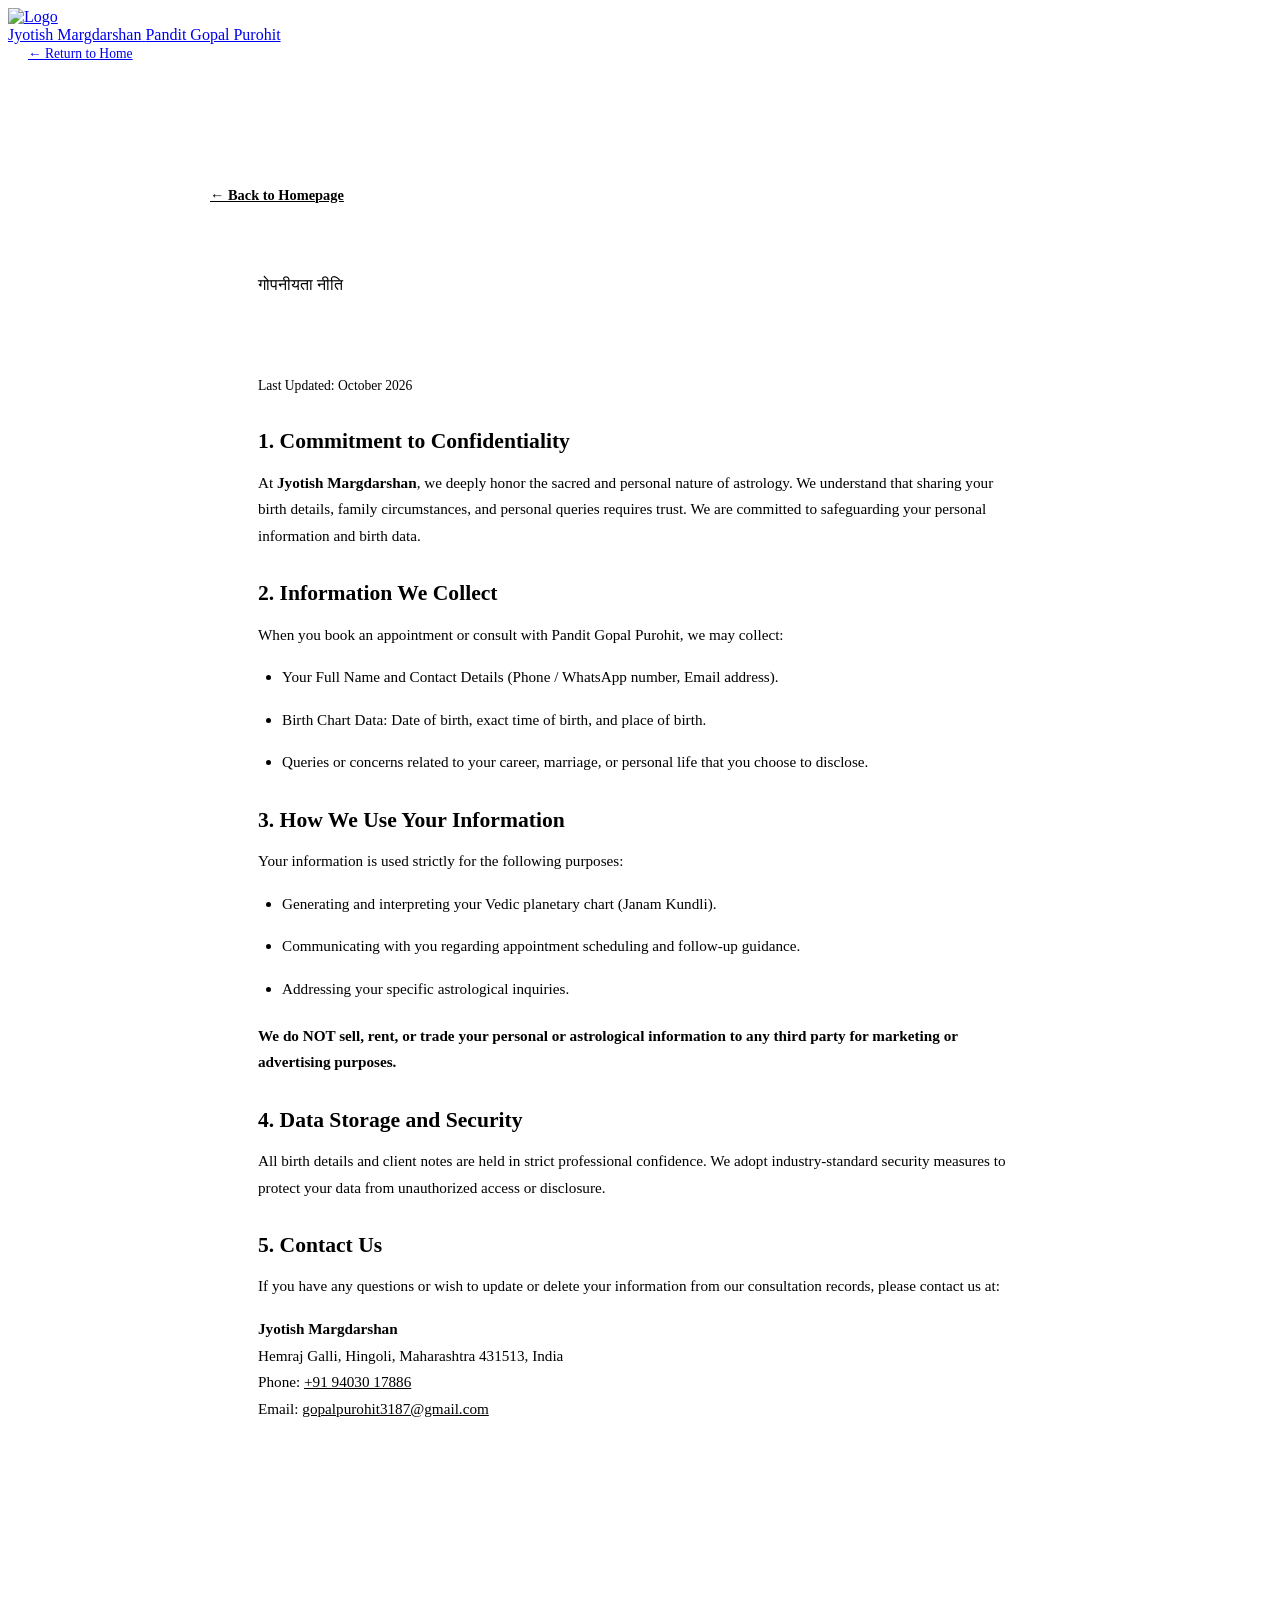
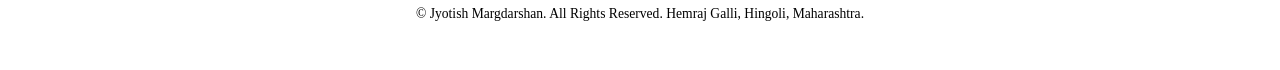
==== privacy-policy.html @ e7911309 "Add files via upload" ====
<!DOCTYPE html>
<html lang="en">
<head>
  <meta charset="UTF-8">
  <meta name="viewport" content="width=device-width, initial-scale=1.0">
  <title>Privacy Policy - Jyotish Margdarshan | Pandit Gopal Purohit</title>
  <meta name="description" content="Privacy Policy for Jyotish Margdarshan. We treat all astrological consultation and birth chart data with utmost confidentiality.">
  
  <link rel="preconnect" href="https://fonts.googleapis.com">
  <link rel="preconnect" href="https://fonts.gstatic.com" crossorigin>
  <link href="https://fonts.googleapis.com/css2?family=Cinzel:wght@600;700&family=Plus+Jakarta+Sans:wght@400;500;600;700&display=swap" rel="stylesheet">
  
  <link rel="icon" type="image/jpeg" href="assets/images/avatar_original.jpg">
  <link rel="stylesheet" href="assets/css/style.css">
  
  <style>
    .legal-content {
      padding: calc(76px + 3rem) 0 5rem 0;
      max-width: 860px;
      margin: 0 auto;
    }
    .legal-card {
      background: var(--grad-card);
      border: 1px solid var(--border-gold);
      border-radius: var(--radius-lg);
      padding: 3rem;
      box-shadow: var(--shadow-md);
    }
    .legal-card h1 {
      font-family: var(--font-heading);
      font-size: 2.25rem;
      margin-bottom: 0.5rem;
      color: #fff;
    }
    .legal-card h2 {
      font-family: var(--font-heading);
      font-size: 1.35rem;
      color: var(--gold-primary);
      margin: 2rem 0 0.75rem 0;
    }
    .legal-card p, .legal-card li {
      color: var(--text-muted);
      font-size: 0.95rem;
      line-height: 1.75;
      margin-bottom: 1rem;
    }
    .legal-card ul {
      padding-left: 1.5rem;
      margin-bottom: 1.25rem;
    }
    .back-nav {
      margin-bottom: 1.5rem;
      display: inline-flex;
      align-items: center;
      gap: 0.5rem;
      color: var(--gold-light);
      font-size: 0.9rem;
      font-weight: 600;
    }
    .back-nav:hover {
      color: #fff;
      transform: translateX(-4px);
    }
  </style>
</head>
<body>
  <header class="site-header">
    <div class="container">
      <div class="nav-inner">
        <a href="index.html" class="brand-logo">
          <div class="brand-icon">
            <img src="assets/images/avatar_original.jpg" alt="Logo">
          </div>
          <div class="brand-text">
            <span class="brand-title" data-profile="business.name">Jyotish Margdarshan</span>
            <span class="brand-subtitle" data-profile="astrologer.name">Pandit Gopal Purohit</span>
          </div>
        </a>
        <a href="index.html" class="btn-primary" style="padding: 0.55rem 1.25rem; font-size: 0.85rem;">
          ← Return to Home
        </a>
      </div>
    </div>
  </header>

  <main class="container legal-content">
    <a href="index.html" class="back-nav">← Back to Homepage</a>
    <div class="legal-card">
      <span class="sanskrit-sub">गोपनीयता नीति</span>
      <h1>Privacy Policy</h1>
      <p style="color: var(--text-dim); font-size: 0.85rem;">Last Updated: October 2026</p>

      <h2>1. Commitment to Confidentiality</h2>
      <p>
        At <strong data-profile="business.name">Jyotish Margdarshan</strong>, we deeply honor the sacred and personal nature of astrology. We understand that sharing your birth details, family circumstances, and personal queries requires trust. We are committed to safeguarding your personal information and birth data.
      </p>

      <h2>2. Information We Collect</h2>
      <p>When you book an appointment or consult with <span data-profile="astrologer.name">Pandit Gopal Purohit</span>, we may collect:</p>
      <ul>
        <li>Your Full Name and Contact Details (Phone / WhatsApp number, Email address).</li>
        <li>Birth Chart Data: Date of birth, exact time of birth, and place of birth.</li>
        <li>Queries or concerns related to your career, marriage, or personal life that you choose to disclose.</li>
      </ul>

      <h2>3. How We Use Your Information</h2>
      <p>Your information is used strictly for the following purposes:</p>
      <ul>
        <li>Generating and interpreting your Vedic planetary chart (Janam Kundli).</li>
        <li>Communicating with you regarding appointment scheduling and follow-up guidance.</li>
        <li>Addressing your specific astrological inquiries.</li>
      </ul>
      <p>
        <strong>We do NOT sell, rent, or trade your personal or astrological information to any third party for marketing or advertising purposes.</strong>
      </p>

      <h2>4. Data Storage and Security</h2>
      <p>
        All birth details and client notes are held in strict professional confidence. We adopt industry-standard security measures to protect your data from unauthorized access or disclosure.
      </p>

      <h2>5. Contact Us</h2>
      <p>
        If you have any questions or wish to update or delete your information from our consultation records, please contact us at:
      </p>
      <p>
        <strong data-profile="business.name">Jyotish Margdarshan</strong><br>
        <span data-profile="location.formatted">Hemraj Galli, Hingoli, Maharashtra 431513, India</span><br>
        Phone: <a href="tel:+919403017886" style="color: var(--gold-primary);" data-profile="contact.phone">+91 94030 17886</a><br>
        Email: <a href="mailto:gopalpurohit3187@gmail.com" style="color: var(--gold-primary);" data-profile="contact.email">gopalpurohit3187@gmail.com</a>
      </p>
    </div>
  </main>

  <footer class="site-footer" style="padding: 2.5rem 0;">
    <div class="container" style="text-align: center; font-size: 0.85rem; color: var(--text-dim);">
      © <span data-profile="business.name">Jyotish Margdarshan</span>. All Rights Reserved. <span data-profile="location.formatted">Hemraj Galli, Hingoli, Maharashtra</span>.
    </div>
  </footer>

  <!-- Profile Data & Loader Scripts -->
  <script src="assets/js/profile-data.js"></script>
  <script src="assets/js/profile-loader.js"></script>
</body>
</html>
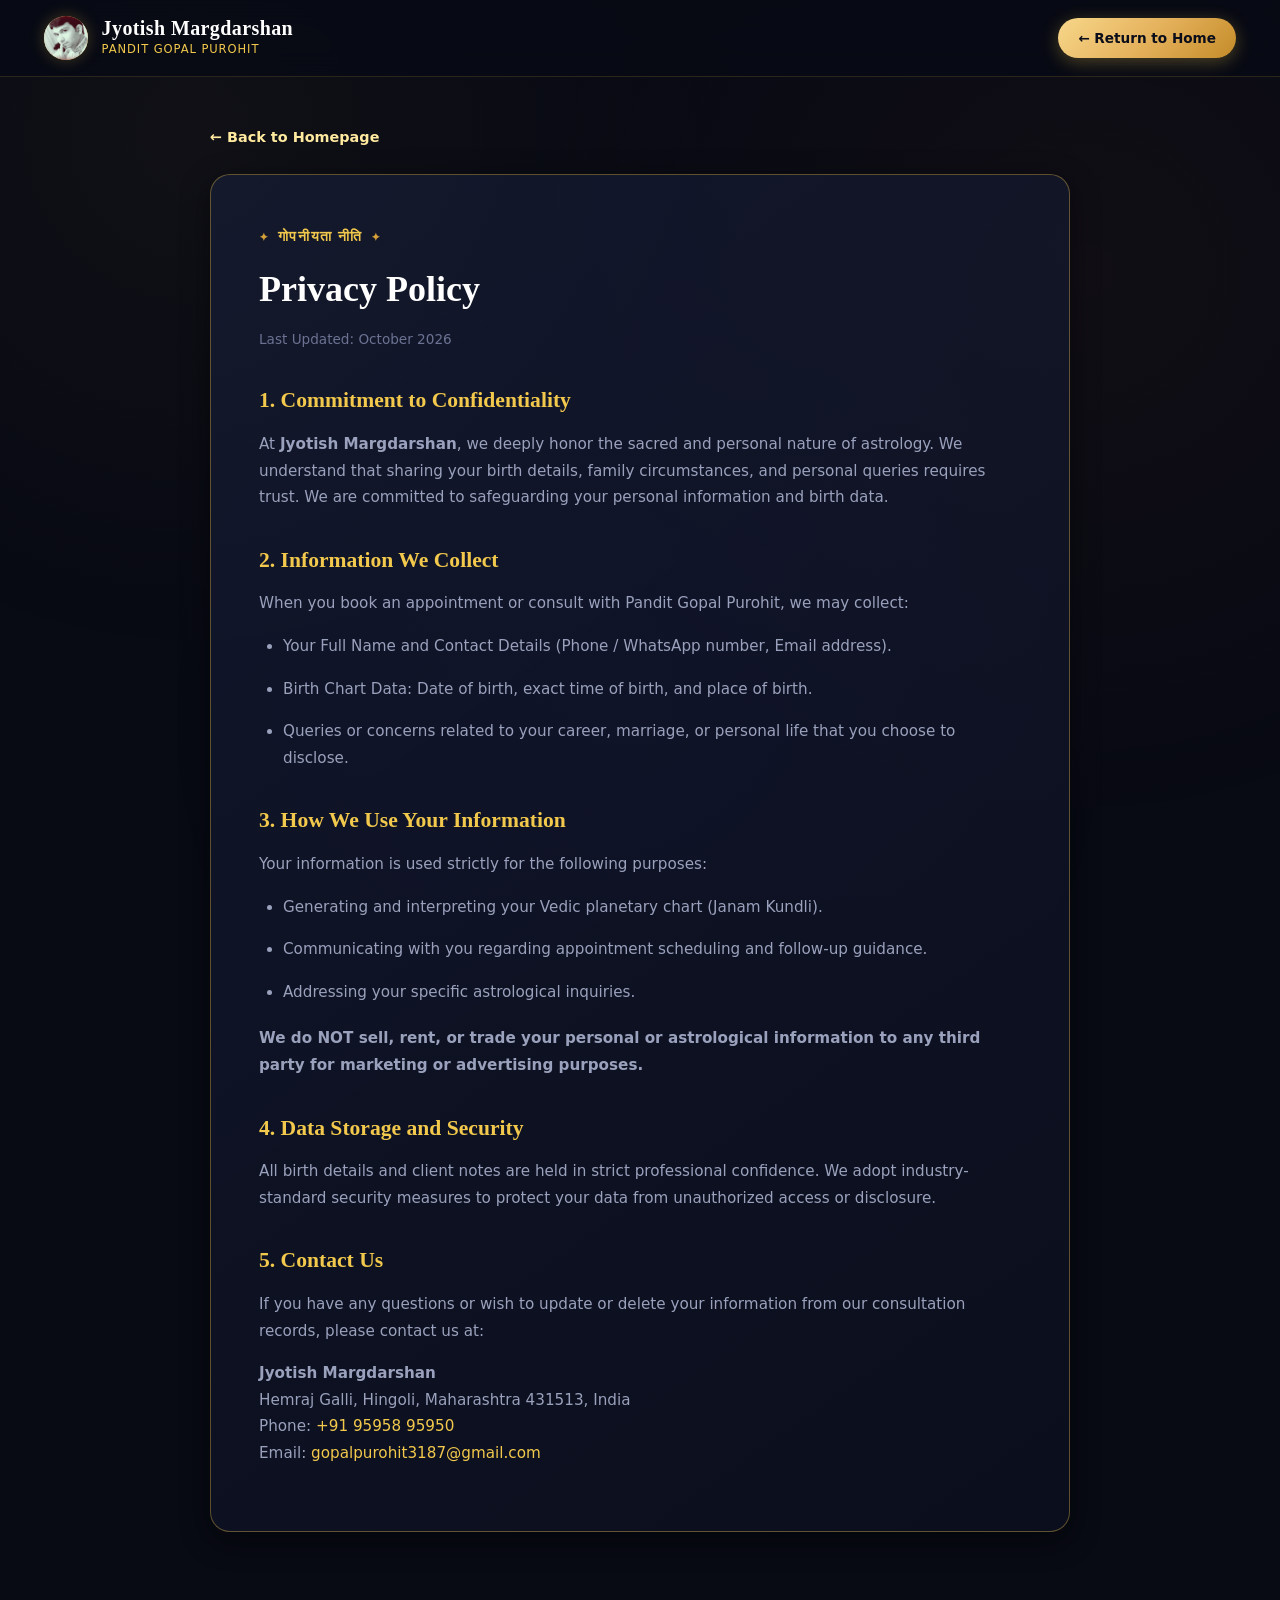
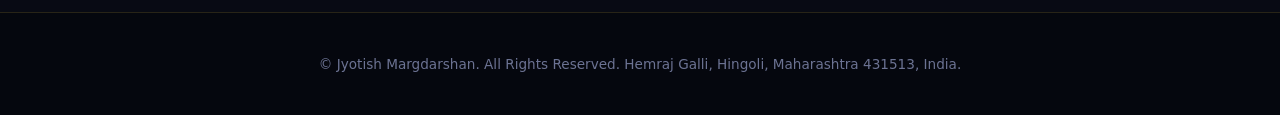
==== commit 92b27bb5: "Initial changes done" ====
--- a/privacy-policy.html
+++ b/privacy-policy.html
@@ -126,7 +126,7 @@
       <p>
         <strong data-profile="business.name">Jyotish Margdarshan</strong><br>
         <span data-profile="location.formatted">Hemraj Galli, Hingoli, Maharashtra 431513, India</span><br>
-        Phone: <a href="tel:+919403017886" style="color: var(--gold-primary);" data-profile="contact.phone">+91 94030 17886</a><br>
+        Phone: <a href="tel:+919595895950" style="color: var(--gold-primary);" data-profile="contact.phone">+91 95958 95950</a><br>
         Email: <a href="mailto:gopalpurohit3187@gmail.com" style="color: var(--gold-primary);" data-profile="contact.email">gopalpurohit3187@gmail.com</a>
       </p>
     </div>
--- a/assets/css/style.css
+++ b/assets/css/style.css
@@ -0,0 +1,1793 @@
+/* ==========================================================================
+   JYOTISH MARGDARSHAN - DESIGN SYSTEM & STYLESHEET
+   Pandit Gopal Purohit • Hingoli, Maharashtra
+   ========================================================================== */
+
+:root {
+  /* Color Palette */
+  --bg-primary: #080a14;
+  --bg-secondary: #0e1224;
+  --bg-card: rgba(18, 24, 46, 0.75);
+  --bg-card-hover: rgba(26, 34, 66, 0.85);
+  --bg-glass: rgba(255, 255, 255, 0.04);
+  
+  --gold-primary: #f2c94c;
+  --gold-secondary: #d4a037;
+  --gold-light: #ffea9f;
+  --gold-glow: rgba(242, 201, 76, 0.25);
+  --saffron: #ff8833;
+  --saffron-glow: rgba(255, 136, 51, 0.2);
+  
+  --text-main: #f5f6fb;
+  --text-muted: #9aa1bc;
+  --text-dim: #6c7393;
+  
+  --border-subtle: rgba(242, 201, 76, 0.15);
+  --border-gold: rgba(242, 201, 76, 0.35);
+  --border-gold-bright: #f2c94c;
+  
+  /* Gradients */
+  --grad-gold: linear-gradient(135deg, #f7d78a 0%, #e5b25d 50%, #c48b28 100%);
+  --grad-saffron: linear-gradient(135deg, #ff9933 0%, #e65100 100%);
+  --grad-cosmic: radial-gradient(circle at 50% 20%, #1c234a 0%, #080a14 75%);
+  --grad-card: linear-gradient(145deg, rgba(25, 32, 60, 0.6) 0%, rgba(12, 16, 32, 0.7) 100%);
+  
+  /* Typography */
+  --font-heading: 'Cinzel', 'Playfair Display', serif, Georgia;
+  --font-body: 'Plus Jakarta Sans', system-ui, -apple-system, sans-serif;
+  
+  /* Shadow & Blur */
+  --shadow-sm: 0 4px 15px rgba(0, 0, 0, 0.3);
+  --shadow-md: 0 8px 30px rgba(0, 0, 0, 0.45);
+  --shadow-glow: 0 0 25px rgba(242, 201, 76, 0.2);
+  --blur-glass: blur(14px);
+  
+  /* Transitions */
+  --transition: all 0.3s cubic-bezier(0.16, 1, 0.3, 1);
+  --radius-sm: 8px;
+  --radius-md: 14px;
+  --radius-lg: 20px;
+  --radius-pill: 9999px;
+}
+
+/* Base Reset & Typography */
+*, *::before, *::after {
+  box-sizing: border-box;
+  margin: 0;
+  padding: 0;
+}
+
+html {
+  scroll-behavior: smooth;
+  font-size: 16px;
+  color-scheme: dark;
+}
+
+body {
+  font-family: var(--font-body);
+  background-color: var(--bg-primary);
+  color: var(--text-main);
+  line-height: 1.65;
+  overflow-x: hidden;
+  position: relative;
+  min-height: 100vh;
+}
+
+/* Background Cosmic Ambient */
+body::before {
+  content: '';
+  position: fixed;
+  top: 0;
+  left: 0;
+  width: 100vw;
+  height: 100vh;
+  background: 
+    radial-gradient(circle at 15% 15%, rgba(242, 201, 76, 0.04) 0%, transparent 40%),
+    radial-gradient(circle at 85% 30%, rgba(255, 136, 51, 0.04) 0%, transparent 45%),
+    radial-gradient(circle at 50% 80%, rgba(94, 60, 180, 0.05) 0%, transparent 50%);
+  pointer-events: none;
+  z-index: -1;
+}
+
+a {
+  color: inherit;
+  text-decoration: none;
+  transition: var(--transition);
+}
+
+img {
+  max-width: 100%;
+  height: auto;
+  display: block;
+}
+
+button, input, select, textarea {
+  font-family: inherit;
+  font-size: inherit;
+}
+
+/* Container */
+.container {
+  width: 100%;
+  max-width: 1240px;
+  margin-left: auto;
+  margin-right: auto;
+  padding-left: 1.5rem;
+  padding-right: 1.5rem;
+}
+
+/* Typography Helpers */
+.title-gold {
+  background: var(--grad-gold);
+  -webkit-background-clip: text;
+  -webkit-text-fill-color: transparent;
+  display: inline-block;
+}
+
+.sanskrit-sub {
+  font-family: 'Cinzel', serif;
+  letter-spacing: 0.12em;
+  font-size: 0.85rem;
+  color: var(--gold-primary);
+  text-transform: uppercase;
+  font-weight: 600;
+  display: inline-flex;
+  align-items: center;
+  gap: 0.5rem;
+  margin-bottom: 0.75rem;
+}
+
+.sanskrit-sub::before,
+.sanskrit-sub::after {
+  content: '✦';
+  font-size: 0.7rem;
+  color: var(--gold-secondary);
+}
+
+.section-head {
+  text-align: center;
+  max-width: 760px;
+  margin: 0 auto 3.5rem auto;
+}
+
+.section-head h2 {
+  font-family: var(--font-heading);
+  font-size: clamp(2rem, 3.5vw, 2.75rem);
+  font-weight: 700;
+  line-height: 1.25;
+  margin-bottom: 1rem;
+}
+
+.section-head p {
+  color: var(--text-muted);
+  font-size: 1.05rem;
+}
+
+/* ==========================================================================
+   NAVIGATION BAR
+   ========================================================================== */
+.site-header {
+  position: fixed;
+  top: 0;
+  left: 0;
+  width: 100%;
+  z-index: 1000;
+  background: rgba(8, 10, 20, 0.85);
+  backdrop-filter: var(--blur-glass);
+  -webkit-backdrop-filter: var(--blur-glass);
+  border-bottom: 1px solid var(--border-subtle);
+  transition: var(--transition);
+}
+
+.site-header.scrolled {
+  background: rgba(8, 10, 20, 0.96);
+  border-bottom-color: var(--border-gold);
+  box-shadow: 0 4px 20px rgba(0, 0, 0, 0.5);
+}
+
+.nav-inner {
+  display: flex;
+  align-items: center;
+  justify-content: space-between;
+  height: 76px;
+}
+
+.brand-logo {
+  display: flex;
+  align-items: center;
+  gap: 0.85rem;
+}
+
+.brand-icon {
+  width: 44px;
+  height: 44px;
+  border-radius: var(--radius-pill);
+  background: var(--grad-gold);
+  display: flex;
+  align-items: center;
+  justify-content: center;
+  color: #0c0f1c;
+  font-size: 1.3rem;
+  box-shadow: 0 0 15px var(--gold-glow);
+  overflow: hidden;
+  flex-shrink: 0;
+}
+
+.brand-icon img {
+  width: 100%;
+  height: 100%;
+  object-fit: cover;
+}
+
+.brand-text {
+  display: flex;
+  flex-direction: column;
+}
+
+.brand-title {
+  font-family: var(--font-heading);
+  font-size: 1.25rem;
+  font-weight: 700;
+  color: #fff;
+  letter-spacing: 0.02em;
+  line-height: 1.15;
+}
+
+.brand-subtitle {
+  font-size: 0.72rem;
+  color: var(--gold-primary);
+  letter-spacing: 0.08em;
+  text-transform: uppercase;
+}
+
+.nav-links {
+  display: flex;
+  align-items: center;
+  gap: 1.8rem;
+  list-style: none;
+}
+
+.nav-link {
+  font-size: 0.92rem;
+  font-weight: 500;
+  color: var(--text-muted);
+  position: relative;
+  padding: 0.4rem 0;
+}
+
+.nav-link:hover,
+.nav-link.active {
+  color: var(--gold-primary);
+}
+
+.nav-link::after {
+  content: '';
+  position: absolute;
+  bottom: 0;
+  left: 0;
+  width: 0;
+  height: 2px;
+  background: var(--gold-primary);
+  transition: var(--transition);
+}
+
+.nav-link:hover::after,
+.nav-link.active::after {
+  width: 100%;
+}
+
+.nav-actions {
+  display: flex;
+  align-items: center;
+  gap: 1rem;
+}
+
+.btn-header-call {
+  display: inline-flex;
+  align-items: center;
+  gap: 0.5rem;
+  padding: 0.55rem 1.1rem;
+  border-radius: var(--radius-pill);
+  border: 1px solid var(--border-gold);
+  color: var(--gold-light);
+  font-size: 0.85rem;
+  font-weight: 600;
+  background: rgba(242, 201, 76, 0.06);
+}
+
+.btn-header-call:hover {
+  background: var(--gold-glow);
+  border-color: var(--gold-primary);
+  color: #fff;
+}
+
+.btn-primary {
+  display: inline-flex;
+  align-items: center;
+  justify-content: center;
+  gap: 0.5rem;
+  padding: 0.75rem 1.5rem;
+  border-radius: var(--radius-pill);
+  background: var(--grad-gold);
+  color: #0b0e1a;
+  font-weight: 700;
+  font-size: 0.92rem;
+  border: none;
+  cursor: pointer;
+  box-shadow: 0 4px 18px rgba(242, 201, 76, 0.3);
+  transition: var(--transition);
+}
+
+.btn-primary:hover {
+  transform: translateY(-2px);
+  box-shadow: 0 6px 24px rgba(242, 201, 76, 0.45);
+  color: #000;
+}
+
+.btn-secondary {
+  display: inline-flex;
+  align-items: center;
+  justify-content: center;
+  gap: 0.5rem;
+  padding: 0.75rem 1.5rem;
+  border-radius: var(--radius-pill);
+  background: rgba(255, 255, 255, 0.06);
+  color: #fff;
+  font-weight: 600;
+  font-size: 0.92rem;
+  border: 1px solid rgba(255, 255, 255, 0.15);
+  cursor: pointer;
+  backdrop-filter: var(--blur-glass);
+  transition: var(--transition);
+}
+
+.btn-secondary:hover {
+  background: rgba(255, 255, 255, 0.12);
+  border-color: var(--gold-primary);
+  color: var(--gold-light);
+  transform: translateY(-2px);
+}
+
+.btn-whatsapp {
+  background: #25D366;
+  color: #fff;
+  box-shadow: 0 4px 18px rgba(37, 211, 102, 0.3);
+}
+
+.btn-whatsapp:hover {
+  background: #20bd5a;
+  color: #fff;
+  box-shadow: 0 6px 22px rgba(37, 211, 102, 0.45);
+}
+
+/* Mobile Menu Hamburger */
+.mobile-toggle {
+  display: none;
+  background: none;
+  border: none;
+  cursor: pointer;
+  color: #fff;
+  padding: 0.5rem;
+  font-size: 1.5rem;
+}
+
+/* ==========================================================================
+   HERO SECTION
+   ========================================================================== */
+.hero-section {
+  position: relative;
+  padding-top: calc(76px + 4rem);
+  padding-bottom: 5.5rem;
+  overflow: hidden;
+  background: radial-gradient(circle at 50% 10%, #161c3a 0%, #080a14 70%);
+}
+
+.hero-bg-media {
+  position: absolute;
+  top: 0;
+  right: 0;
+  width: 100%;
+  height: 100%;
+  opacity: 0.25;
+  object-fit: cover;
+  pointer-events: none;
+  mix-blend-mode: lighten;
+  z-index: 0;
+}
+
+.hero-overlay-gradient {
+  position: absolute;
+  top: 0;
+  left: 0;
+  width: 100%;
+  height: 100%;
+  background: linear-gradient(180deg, rgba(8,10,20,0.4) 0%, rgba(8,10,20,0.95) 90%, #080a14 100%);
+  z-index: 1;
+}
+
+.hero-content {
+  position: relative;
+  z-index: 2;
+  display: grid;
+  grid-template-columns: 1.15fr 0.85fr;
+  gap: 3.5rem;
+  align-items: center;
+}
+
+.hero-badge-wrap {
+  display: inline-flex;
+  align-items: center;
+  gap: 0.5rem;
+  padding: 0.35rem 1rem;
+  border-radius: var(--radius-pill);
+  background: rgba(242, 201, 76, 0.1);
+  border: 1px solid var(--border-gold);
+  color: var(--gold-light);
+  font-size: 0.82rem;
+  font-weight: 600;
+  margin-bottom: 1.25rem;
+}
+
+.hero-badge-dot {
+  width: 8px;
+  height: 8px;
+  border-radius: 50%;
+  background: #27ae60;
+  box-shadow: 0 0 8px #27ae60;
+}
+
+.hero-text h1 {
+  font-family: var(--font-heading);
+  font-size: clamp(2.4rem, 4.2vw, 3.6rem);
+  font-weight: 700;
+  line-height: 1.18;
+  margin-bottom: 1.25rem;
+  color: #fff;
+}
+
+.hero-lead {
+  font-size: 1.15rem;
+  color: var(--text-muted);
+  line-height: 1.7;
+  margin-bottom: 2rem;
+  max-width: 600px;
+}
+
+.hero-cta-group {
+  display: flex;
+  flex-wrap: wrap;
+  gap: 1rem;
+  margin-bottom: 2.75rem;
+}
+
+.hero-trust-metrics {
+  display: flex;
+  gap: 2.5rem;
+  border-top: 1px solid var(--border-subtle);
+  padding-top: 1.75rem;
+}
+
+.metric-item {
+  display: flex;
+  flex-direction: column;
+}
+
+.metric-number {
+  font-family: var(--font-heading);
+  font-size: 1.75rem;
+  font-weight: 700;
+  color: var(--gold-primary);
+  line-height: 1.1;
+}
+
+.metric-label {
+  font-size: 0.8rem;
+  color: var(--text-dim);
+  text-transform: uppercase;
+  letter-spacing: 0.05em;
+  margin-top: 0.2rem;
+}
+
+/* Hero Right: Astrologer Feature Card */
+.hero-visual-card {
+  position: relative;
+  border-radius: var(--radius-lg);
+  background: var(--grad-card);
+  border: 1px solid var(--border-gold);
+  box-shadow: var(--shadow-md), var(--shadow-glow);
+  padding: 1.5rem;
+  backdrop-filter: var(--blur-glass);
+}
+
+.hero-image-wrap {
+  position: relative;
+  border-radius: var(--radius-md);
+  overflow: hidden;
+  margin-bottom: 1.25rem;
+  aspect-ratio: 4 / 3;
+}
+
+.hero-image-wrap img {
+  width: 100%;
+  height: 100%;
+  object-fit: cover;
+  transition: transform 0.6s ease;
+}
+
+.hero-visual-card:hover .hero-image-wrap img {
+  transform: scale(1.04);
+}
+
+.hero-visual-badge {
+  position: absolute;
+  bottom: 12px;
+  left: 12px;
+  background: rgba(8, 10, 20, 0.85);
+  backdrop-filter: blur(8px);
+  border: 1px solid var(--border-gold);
+  padding: 0.4rem 0.85rem;
+  border-radius: var(--radius-pill);
+  font-size: 0.78rem;
+  color: var(--gold-light);
+  display: flex;
+  align-items: center;
+  gap: 0.4rem;
+}
+
+.pandit-brief {
+  display: flex;
+  align-items: center;
+  justify-content: space-between;
+}
+
+.pandit-brief-info h4 {
+  font-family: var(--font-heading);
+  font-size: 1.2rem;
+  color: #fff;
+}
+
+.pandit-brief-info p {
+  font-size: 0.82rem;
+  color: var(--text-muted);
+}
+
+.live-status-pill {
+  display: inline-flex;
+  align-items: center;
+  gap: 0.4rem;
+  font-size: 0.75rem;
+  padding: 0.3rem 0.75rem;
+  border-radius: var(--radius-pill);
+  background: rgba(39, 174, 96, 0.15);
+  border: 1px solid rgba(39, 174, 96, 0.35);
+  color: #2ecc71;
+  font-weight: 600;
+}
+
+.live-status-pill.closed {
+  background: rgba(230, 126, 34, 0.15);
+  border-color: rgba(230, 126, 34, 0.35);
+  color: #f39c12;
+}
+
+/* ==========================================================================
+   AMENITIES / TRUST STRIP
+   ========================================================================== */
+.trust-strip {
+  border-top: 1px solid var(--border-subtle);
+  border-bottom: 1px solid var(--border-subtle);
+  background: rgba(14, 18, 36, 0.5);
+  padding: 2.25rem 0;
+}
+
+.trust-grid {
+  display: grid;
+  grid-template-columns: repeat(4, 1fr);
+  gap: 1.5rem;
+}
+
+.trust-box {
+  display: flex;
+  align-items: center;
+  gap: 1rem;
+  padding: 1rem;
+  border-radius: var(--radius-md);
+  background: var(--bg-glass);
+  border: 1px solid var(--border-subtle);
+  transition: var(--transition);
+}
+
+.trust-box:hover {
+  background: var(--bg-card-hover);
+  border-color: var(--border-gold);
+  transform: translateY(-2px);
+}
+
+.trust-icon {
+  width: 44px;
+  height: 44px;
+  border-radius: var(--radius-sm);
+  background: rgba(242, 201, 76, 0.1);
+  color: var(--gold-primary);
+  display: flex;
+  align-items: center;
+  justify-content: center;
+  font-size: 1.25rem;
+  flex-shrink: 0;
+}
+
+.trust-box h4 {
+  font-size: 0.95rem;
+  font-weight: 600;
+  color: #fff;
+  margin-bottom: 0.15rem;
+}
+
+.trust-box p {
+  font-size: 0.78rem;
+  color: var(--text-dim);
+}
+
+/* ==========================================================================
+   SERVICES SECTION
+   ========================================================================== */
+.services-section {
+  padding: 6.5rem 0;
+  position: relative;
+}
+
+.services-grid {
+  display: grid;
+  grid-template-columns: repeat(3, 1fr);
+  gap: 2rem;
+}
+
+.service-card {
+  position: relative;
+  background: var(--grad-card);
+  border-radius: var(--radius-lg);
+  border: 1px solid var(--border-subtle);
+  padding: 2.25rem 1.85rem;
+  display: flex;
+  flex-direction: column;
+  transition: var(--transition);
+  overflow: hidden;
+}
+
+.service-card::before {
+  content: '';
+  position: absolute;
+  top: 0;
+  left: 0;
+  width: 100%;
+  height: 4px;
+  background: var(--grad-gold);
+  opacity: 0;
+  transition: var(--transition);
+}
+
+.service-card:hover {
+  transform: translateY(-6px);
+  border-color: var(--border-gold);
+  box-shadow: var(--shadow-md), var(--shadow-glow);
+}
+
+.service-card:hover::before {
+  opacity: 1;
+}
+
+.service-header {
+  display: flex;
+  align-items: flex-start;
+  justify-content: space-between;
+  margin-bottom: 1.25rem;
+}
+
+.service-symbol {
+  width: 54px;
+  height: 54px;
+  border-radius: var(--radius-md);
+  background: rgba(242, 201, 76, 0.08);
+  border: 1px solid var(--border-gold);
+  display: flex;
+  align-items: center;
+  justify-content: center;
+  font-size: 1.6rem;
+  color: var(--gold-primary);
+}
+
+.service-price-tag {
+  font-size: 0.85rem;
+  font-weight: 700;
+  color: var(--gold-light);
+  background: rgba(242, 201, 76, 0.12);
+  border: 1px solid var(--border-gold);
+  padding: 0.35rem 0.75rem;
+  border-radius: var(--radius-pill);
+}
+
+.service-card h3 {
+  font-family: var(--font-heading);
+  font-size: 1.35rem;
+  color: #fff;
+  margin-bottom: 0.4rem;
+  font-weight: 700;
+}
+
+.service-hindi {
+  font-size: 0.82rem;
+  color: var(--saffron);
+  margin-bottom: 0.85rem;
+  font-weight: 600;
+}
+
+.service-card p {
+  font-size: 0.92rem;
+  color: var(--text-muted);
+  line-height: 1.65;
+  margin-bottom: 1.5rem;
+  flex-grow: 1;
+}
+
+.service-features-list {
+  list-style: none;
+  margin-bottom: 1.75rem;
+  display: flex;
+  flex-direction: column;
+  gap: 0.5rem;
+}
+
+.service-features-list li {
+  font-size: 0.84rem;
+  color: var(--text-main);
+  display: flex;
+  align-items: center;
+  gap: 0.5rem;
+}
+
+.service-features-list li::before {
+  content: '✓';
+  color: var(--gold-primary);
+  font-weight: bold;
+}
+
+.service-card .btn-book-service {
+  width: 100%;
+  padding: 0.7rem;
+  font-size: 0.88rem;
+  border-radius: var(--radius-md);
+  border: 1px solid var(--border-gold);
+  background: rgba(242, 201, 76, 0.07);
+  color: var(--gold-light);
+  font-weight: 600;
+  display: inline-flex;
+  align-items: center;
+  justify-content: center;
+  gap: 0.4rem;
+  cursor: pointer;
+  transition: var(--transition);
+}
+
+.service-card .btn-book-service:hover {
+  background: var(--gold-primary);
+  color: #0c0f1c;
+  border-color: var(--gold-primary);
+  box-shadow: 0 4px 15px rgba(242, 201, 76, 0.3);
+}
+
+/* ==========================================================================
+   ABOUT / ASTROLOGER PROFILE SECTION
+   ========================================================================== */
+.about-section {
+  padding: 6.5rem 0;
+  background: radial-gradient(circle at 80% 50%, #151a37 0%, #080a14 70%);
+  position: relative;
+  border-top: 1px solid var(--border-subtle);
+}
+
+.about-grid {
+  display: grid;
+  grid-template-columns: 0.9fr 1.1fr;
+  gap: 4rem;
+  align-items: center;
+}
+
+.about-media-col {
+  position: relative;
+}
+
+.about-portrait-card {
+  position: relative;
+  border-radius: var(--radius-lg);
+  overflow: hidden;
+  border: 1px solid var(--border-gold);
+  box-shadow: var(--shadow-md), var(--shadow-glow);
+}
+
+.about-portrait-card img {
+  width: 100%;
+  height: 480px;
+  object-fit: cover;
+}
+
+.about-floating-badge {
+  position: absolute;
+  bottom: -20px;
+  right: -20px;
+  background: #0e1224;
+  border: 1px solid var(--border-gold);
+  border-radius: var(--radius-md);
+  padding: 1.25rem;
+  box-shadow: var(--shadow-md);
+  display: flex;
+  align-items: center;
+  gap: 1rem;
+}
+
+.badge-years {
+  font-family: var(--font-heading);
+  font-size: 2.2rem;
+  font-weight: 700;
+  color: var(--gold-primary);
+  line-height: 1;
+}
+
+.badge-text {
+  font-size: 0.8rem;
+  color: var(--text-muted);
+  line-height: 1.3;
+}
+
+.about-text-col h2 {
+  font-family: var(--font-heading);
+  font-size: clamp(2rem, 3.2vw, 2.6rem);
+  font-weight: 700;
+  line-height: 1.25;
+  margin-bottom: 1.25rem;
+}
+
+.about-desc {
+  color: var(--text-muted);
+  font-size: 1.02rem;
+  line-height: 1.75;
+  margin-bottom: 1.75rem;
+}
+
+.first-visit-box {
+  background: rgba(242, 201, 76, 0.05);
+  border-left: 3px solid var(--gold-primary);
+  border-radius: 0 var(--radius-md) var(--radius-md) 0;
+  padding: 1.25rem 1.5rem;
+  margin-bottom: 2rem;
+}
+
+.first-visit-box h4 {
+  font-size: 1rem;
+  color: var(--gold-light);
+  margin-bottom: 0.4rem;
+  display: flex;
+  align-items: center;
+  gap: 0.5rem;
+}
+
+.first-visit-box p {
+  font-size: 0.88rem;
+  color: var(--text-muted);
+  line-height: 1.6;
+}
+
+.visit-checklist {
+  display: grid;
+  grid-template-columns: 1fr 1fr;
+  gap: 0.8rem;
+  margin-bottom: 2.25rem;
+}
+
+.check-item {
+  display: flex;
+  align-items: center;
+  gap: 0.6rem;
+  font-size: 0.88rem;
+  color: #fff;
+}
+
+.check-item span {
+  color: var(--gold-primary);
+}
+
+/* ==========================================================================
+   INTERACTIVE HOROSCOPE / RASHI EXPLORER
+   ========================================================================== */
+.horoscope-section {
+  padding: 6.5rem 0;
+  background: #090c1a;
+  border-top: 1px solid var(--border-subtle);
+  border-bottom: 1px solid var(--border-subtle);
+}
+
+.rashi-nav {
+  display: flex;
+  flex-wrap: wrap;
+  justify-content: center;
+  gap: 0.65rem;
+  margin-bottom: 2.5rem;
+}
+
+.rashi-btn {
+  background: var(--bg-card);
+  border: 1px solid var(--border-subtle);
+  color: var(--text-muted);
+  padding: 0.55rem 1.15rem;
+  border-radius: var(--radius-pill);
+  font-size: 0.85rem;
+  font-weight: 600;
+  cursor: pointer;
+  display: inline-flex;
+  align-items: center;
+  gap: 0.4rem;
+  transition: var(--transition);
+}
+
+.rashi-btn:hover {
+  border-color: var(--gold-primary);
+  color: var(--gold-light);
+  background: rgba(242, 201, 76, 0.08);
+}
+
+.rashi-btn.active {
+  background: var(--grad-gold);
+  border-color: var(--gold-primary);
+  color: #0a0d18;
+  box-shadow: 0 4px 15px rgba(242, 201, 76, 0.35);
+}
+
+.rashi-card {
+  max-width: 900px;
+  margin: 0 auto;
+  background: var(--grad-card);
+  border: 1px solid var(--border-gold);
+  border-radius: var(--radius-lg);
+  padding: 2.5rem;
+  box-shadow: var(--shadow-md), var(--shadow-glow);
+  display: grid;
+  grid-template-columns: 0.8fr 1.2fr;
+  gap: 2.5rem;
+  align-items: center;
+}
+
+.rashi-summary-col {
+  text-align: center;
+  border-right: 1px solid var(--border-subtle);
+  padding-right: 2rem;
+}
+
+.rashi-big-icon {
+  font-size: 4rem;
+  margin-bottom: 0.5rem;
+  display: inline-block;
+  filter: drop-shadow(0 0 15px var(--gold-glow));
+}
+
+.rashi-name-en {
+  font-family: var(--font-heading);
+  font-size: 1.8rem;
+  color: #fff;
+  font-weight: 700;
+}
+
+.rashi-name-hi {
+  font-size: 1.1rem;
+  color: var(--gold-primary);
+  margin-bottom: 1.25rem;
+}
+
+.rashi-meta-grid {
+  display: grid;
+  grid-template-columns: 1fr 1fr;
+  gap: 0.75rem;
+  text-align: left;
+}
+
+.rashi-meta-item {
+  background: rgba(255, 255, 255, 0.03);
+  padding: 0.6rem;
+  border-radius: var(--radius-sm);
+  border: 1px solid rgba(255, 255, 255, 0.06);
+}
+
+.rashi-meta-label {
+  font-size: 0.72rem;
+  color: var(--text-dim);
+  text-transform: uppercase;
+}
+
+.rashi-meta-val {
+  font-size: 0.88rem;
+  color: #fff;
+  font-weight: 600;
+}
+
+.rashi-insights-col h4 {
+  font-family: var(--font-heading);
+  font-size: 1.3rem;
+  color: #fff;
+  margin-bottom: 0.75rem;
+}
+
+.rashi-guidance-text {
+  color: var(--text-muted);
+  font-size: 0.95rem;
+  line-height: 1.7;
+  margin-bottom: 1.5rem;
+}
+
+.rashi-dos-donts {
+  display: flex;
+  flex-direction: column;
+  gap: 0.65rem;
+  margin-bottom: 1.75rem;
+}
+
+.rashi-tip {
+  display: flex;
+  align-items: flex-start;
+  gap: 0.6rem;
+  font-size: 0.85rem;
+  color: var(--text-main);
+}
+
+.rashi-tip span {
+  color: var(--gold-primary);
+}
+
+/* ==========================================================================
+   CONSULTATION BOOKING FORM & NUMEROLOGY
+   ========================================================================== */
+.booking-section {
+  padding: 6.5rem 0;
+  position: relative;
+  background: radial-gradient(circle at 20% 40%, #151b3a 0%, #080a14 70%);
+}
+
+.booking-wrapper {
+  display: grid;
+  grid-template-columns: 1.15fr 0.85fr;
+  gap: 3.5rem;
+  align-items: start;
+}
+
+.booking-card {
+  background: var(--grad-card);
+  border: 1px solid var(--border-gold);
+  border-radius: var(--radius-lg);
+  padding: 2.75rem;
+  box-shadow: var(--shadow-md), var(--shadow-glow);
+  backdrop-filter: var(--blur-glass);
+}
+
+.booking-card-head {
+  margin-bottom: 2rem;
+}
+
+.booking-card-head h3 {
+  font-family: var(--font-heading);
+  font-size: 1.85rem;
+  color: #fff;
+  margin-bottom: 0.5rem;
+}
+
+.booking-card-head p {
+  color: var(--text-muted);
+  font-size: 0.95rem;
+}
+
+.form-grid {
+  display: grid;
+  grid-template-columns: 1fr 1fr;
+  gap: 1.25rem;
+  margin-bottom: 1.5rem;
+}
+
+.form-group {
+  display: flex;
+  flex-direction: column;
+  gap: 0.4rem;
+}
+
+.form-group.full-width {
+  grid-column: 1 / -1;
+}
+
+.form-group label {
+  font-size: 0.82rem;
+  color: var(--text-muted);
+  font-weight: 600;
+  text-transform: uppercase;
+  letter-spacing: 0.04em;
+}
+
+.form-control {
+  width: 100%;
+  padding: 0.75rem 1rem;
+  background: rgba(9, 12, 24, 0.8);
+  border: 1px solid var(--border-subtle);
+  border-radius: var(--radius-sm);
+  color: #fff;
+  font-size: 0.92rem;
+  transition: var(--transition);
+}
+
+.form-control:focus {
+  outline: none;
+  border-color: var(--gold-primary);
+  box-shadow: 0 0 12px var(--gold-glow);
+  background: rgba(14, 18, 36, 0.95);
+}
+
+.form-control::placeholder {
+  color: var(--text-dim);
+}
+
+textarea.form-control {
+  min-height: 100px;
+  resize: vertical;
+}
+
+.booking-disclaimer {
+  font-size: 0.78rem;
+  color: var(--text-dim);
+  margin-top: 1rem;
+  line-height: 1.5;
+}
+
+/* Numerology Mini Tool Card */
+.calculator-card {
+  background: var(--grad-card);
+  border: 1px solid var(--border-subtle);
+  border-radius: var(--radius-lg);
+  padding: 2.25rem;
+  backdrop-filter: var(--blur-glass);
+}
+
+.calculator-card h3 {
+  font-family: var(--font-heading);
+  font-size: 1.4rem;
+  color: #fff;
+  margin-bottom: 0.5rem;
+}
+
+.calculator-card p {
+  color: var(--text-muted);
+  font-size: 0.88rem;
+  margin-bottom: 1.5rem;
+}
+
+.calc-result-box {
+  margin-top: 1.5rem;
+  padding: 1.25rem;
+  background: rgba(242, 201, 76, 0.05);
+  border: 1px solid var(--border-gold);
+  border-radius: var(--radius-md);
+  display: none;
+}
+
+.calc-result-box.active {
+  display: block;
+  animation: fadeIn 0.4s ease;
+}
+
+.calc-numbers-row {
+  display: flex;
+  gap: 1.5rem;
+  margin-bottom: 1rem;
+}
+
+.calc-num-badge {
+  display: flex;
+  flex-direction: column;
+  align-items: center;
+  background: #080a14;
+  padding: 0.75rem 1.25rem;
+  border-radius: var(--radius-sm);
+  border: 1px solid var(--border-gold);
+}
+
+.calc-num-val {
+  font-family: var(--font-heading);
+  font-size: 1.8rem;
+  font-weight: 700;
+  color: var(--gold-primary);
+  line-height: 1;
+}
+
+.calc-num-lbl {
+  font-size: 0.7rem;
+  color: var(--text-dim);
+  text-transform: uppercase;
+  margin-top: 0.25rem;
+}
+
+/* ==========================================================================
+   REVIEWS & TESTIMONIALS SECTION
+   ========================================================================== */
+.reviews-section {
+  padding: 6.5rem 0;
+  background: #080a14;
+  position: relative;
+  border-top: 1px solid var(--border-subtle);
+}
+
+.reviews-header-bar {
+  display: flex;
+  align-items: center;
+  justify-content: space-between;
+  margin-bottom: 3rem;
+  flex-wrap: wrap;
+  gap: 1.5rem;
+}
+
+.rating-summary {
+  display: flex;
+  align-items: center;
+  gap: 1.25rem;
+}
+
+.big-rating {
+  font-family: var(--font-heading);
+  font-size: 3rem;
+  font-weight: 700;
+  color: var(--gold-primary);
+  line-height: 1;
+}
+
+.stars-row {
+  color: var(--gold-primary);
+  font-size: 1.15rem;
+}
+
+.reviews-grid {
+  display: grid;
+  grid-template-columns: repeat(3, 1fr);
+  gap: 1.75rem;
+  margin-bottom: 3rem;
+}
+
+.review-card {
+  background: var(--grad-card);
+  border: 1px solid var(--border-subtle);
+  border-radius: var(--radius-lg);
+  padding: 2rem;
+  display: flex;
+  flex-direction: column;
+  transition: var(--transition);
+}
+
+.review-card:hover {
+  transform: translateY(-4px);
+  border-color: var(--border-gold);
+  box-shadow: var(--shadow-md);
+}
+
+.review-card-top {
+  display: flex;
+  align-items: center;
+  justify-content: space-between;
+  margin-bottom: 1rem;
+}
+
+.reviewer-profile {
+  display: flex;
+  align-items: center;
+  gap: 0.75rem;
+}
+
+.reviewer-avatar {
+  width: 44px;
+  height: 44px;
+  border-radius: 50%;
+  background: rgba(242, 201, 76, 0.15);
+  border: 1px solid var(--border-gold);
+  color: var(--gold-light);
+  display: flex;
+  align-items: center;
+  justify-content: center;
+  font-weight: 700;
+  font-size: 1rem;
+}
+
+.reviewer-name {
+  font-size: 0.98rem;
+  font-weight: 600;
+  color: #fff;
+}
+
+.review-date {
+  font-size: 0.75rem;
+  color: var(--text-dim);
+}
+
+.review-body {
+  color: var(--text-muted);
+  font-size: 0.92rem;
+  line-height: 1.65;
+  margin-bottom: 1.25rem;
+  flex-grow: 1;
+}
+
+.verified-tag {
+  display: inline-flex;
+  align-items: center;
+  gap: 0.35rem;
+  font-size: 0.72rem;
+  color: #2ecc71;
+}
+
+/* ==========================================================================
+   LOCATION & CONTACT SECTION
+   ========================================================================== */
+.contact-section {
+  padding: 6.5rem 0;
+  background: radial-gradient(circle at 75% 25%, #151b3a 0%, #080a14 70%);
+  position: relative;
+  border-top: 1px solid var(--border-subtle);
+}
+
+.contact-grid {
+  display: grid;
+  grid-template-columns: 1fr 1fr;
+  gap: 3.5rem;
+}
+
+.contact-info-col {
+  display: flex;
+  flex-direction: column;
+  gap: 1.75rem;
+}
+
+.contact-box {
+  background: var(--grad-card);
+  border: 1px solid var(--border-subtle);
+  border-radius: var(--radius-lg);
+  padding: 1.75rem;
+  display: flex;
+  align-items: flex-start;
+  gap: 1.25rem;
+  transition: var(--transition);
+}
+
+.contact-box:hover {
+  border-color: var(--border-gold);
+}
+
+.contact-box-icon {
+  width: 48px;
+  height: 48px;
+  border-radius: var(--radius-md);
+  background: rgba(242, 201, 76, 0.1);
+  color: var(--gold-primary);
+  display: flex;
+  align-items: center;
+  justify-content: center;
+  font-size: 1.35rem;
+  flex-shrink: 0;
+}
+
+.contact-box h4 {
+  font-size: 1.05rem;
+  color: #fff;
+  margin-bottom: 0.35rem;
+}
+
+.contact-box p,
+.contact-box a {
+  font-size: 0.92rem;
+  color: var(--text-muted);
+  line-height: 1.55;
+}
+
+.contact-box a:hover {
+  color: var(--gold-primary);
+}
+
+/* Business Hours Table */
+.hours-card {
+  background: var(--grad-card);
+  border: 1px solid var(--border-subtle);
+  border-radius: var(--radius-lg);
+  padding: 2.25rem;
+}
+
+.hours-card h3 {
+  font-family: var(--font-heading);
+  font-size: 1.35rem;
+  color: #fff;
+  margin-bottom: 1.25rem;
+  display: flex;
+  align-items: center;
+  justify-content: space-between;
+}
+
+.hours-table {
+  width: 100%;
+  border-collapse: collapse;
+}
+
+.hours-table tr {
+  border-bottom: 1px solid rgba(255, 255, 255, 0.05);
+}
+
+.hours-table tr:last-child {
+  border-bottom: none;
+}
+
+.hours-table td {
+  padding: 0.75rem 0;
+  font-size: 0.88rem;
+}
+
+.hours-table .day-col {
+  color: var(--text-main);
+  font-weight: 500;
+}
+
+.hours-table .time-col {
+  color: var(--gold-light);
+  text-align: right;
+  font-weight: 600;
+}
+
+/* ==========================================================================
+   FAQ ACCORDION
+   ========================================================================== */
+.faq-section {
+  padding: 5rem 0 6.5rem 0;
+  background: #080a14;
+}
+
+.faq-list {
+  max-width: 820px;
+  margin: 0 auto;
+  display: flex;
+  flex-direction: column;
+  gap: 1rem;
+}
+
+.faq-item {
+  background: var(--grad-card);
+  border: 1px solid var(--border-subtle);
+  border-radius: var(--radius-md);
+  overflow: hidden;
+  transition: var(--transition);
+}
+
+.faq-item:hover {
+  border-color: var(--border-gold);
+}
+
+.faq-question {
+  width: 100%;
+  padding: 1.25rem 1.5rem;
+  background: none;
+  border: none;
+  color: #fff;
+  font-size: 1rem;
+  font-weight: 600;
+  text-align: left;
+  display: flex;
+  align-items: center;
+  justify-content: space-between;
+  cursor: pointer;
+}
+
+.faq-icon {
+  font-size: 1.2rem;
+  color: var(--gold-primary);
+  transition: transform 0.3s ease;
+}
+
+.faq-item.active .faq-icon {
+  transform: rotate(45deg);
+}
+
+.faq-answer {
+  max-height: 0;
+  overflow: hidden;
+  transition: max-height 0.35s ease-out;
+  padding: 0 1.5rem;
+  color: var(--text-muted);
+  font-size: 0.92rem;
+  line-height: 1.65;
+}
+
+.faq-item.active .faq-answer {
+  max-height: 300px;
+  padding-bottom: 1.25rem;
+}
+
+/* ==========================================================================
+   FOOTER
+   ========================================================================== */
+.site-footer {
+  background: #05070e;
+  border-top: 1px solid var(--border-subtle);
+  padding: 4.5rem 0 2rem 0;
+}
+
+.footer-grid {
+  display: grid;
+  grid-template-columns: 1.4fr 0.9fr 0.9fr 1fr;
+  gap: 3rem;
+  margin-bottom: 3.5rem;
+}
+
+.footer-brand p {
+  color: var(--text-muted);
+  font-size: 0.88rem;
+  line-height: 1.7;
+  margin: 1rem 0 1.5rem 0;
+}
+
+.footer-col h4 {
+  font-family: var(--font-heading);
+  font-size: 1.05rem;
+  color: #fff;
+  margin-bottom: 1.25rem;
+  position: relative;
+  padding-bottom: 0.5rem;
+}
+
+.footer-col h4::after {
+  content: '';
+  position: absolute;
+  bottom: 0;
+  left: 0;
+  width: 30px;
+  height: 2px;
+  background: var(--gold-primary);
+}
+
+.footer-links {
+  list-style: none;
+  display: flex;
+  flex-direction: column;
+  gap: 0.65rem;
+}
+
+.footer-links a {
+  color: var(--text-muted);
+  font-size: 0.88rem;
+}
+
+.footer-links a:hover {
+  color: var(--gold-primary);
+  padding-left: 4px;
+}
+
+.footer-bottom {
+  border-top: 1px solid rgba(255, 255, 255, 0.06);
+  padding-top: 2rem;
+  display: flex;
+  align-items: center;
+  justify-content: space-between;
+  flex-wrap: wrap;
+  gap: 1rem;
+  font-size: 0.82rem;
+  color: var(--text-dim);
+}
+
+.footer-legal-links {
+  display: flex;
+  gap: 1.5rem;
+}
+
+.footer-legal-links a:hover {
+  color: var(--gold-light);
+}
+
+/* ==========================================================================
+   FLOATING ACTION BUTTONS (CALL & WHATSAPP)
+   ========================================================================== */
+.floating-actions {
+  position: fixed;
+  bottom: 24px;
+  right: 24px;
+  display: flex;
+  flex-direction: column;
+  gap: 0.85rem;
+  z-index: 999;
+}
+
+.fab-btn {
+  width: 54px;
+  height: 54px;
+  border-radius: 50%;
+  display: flex;
+  align-items: center;
+  justify-content: center;
+  font-size: 1.5rem;
+  box-shadow: 0 6px 20px rgba(0, 0, 0, 0.4);
+  transition: var(--transition);
+  position: relative;
+}
+
+.fab-btn:hover {
+  transform: scale(1.1);
+}
+
+.fab-call {
+  background: var(--grad-gold);
+  color: #0b0e1a;
+}
+
+.fab-wa {
+  background: #25d366;
+  color: #fff;
+}
+
+.fab-tooltip {
+  position: absolute;
+  right: 64px;
+  background: rgba(8, 10, 20, 0.95);
+  border: 1px solid var(--border-gold);
+  padding: 0.35rem 0.75rem;
+  border-radius: var(--radius-pill);
+  font-size: 0.75rem;
+  color: #fff;
+  white-space: nowrap;
+  pointer-events: none;
+  opacity: 0;
+  transition: var(--transition);
+}
+
+.fab-btn:hover .fab-tooltip {
+  opacity: 1;
+}
+
+/* ==========================================================================
+   MODAL DIALOG
+   ========================================================================== */
+.modal-overlay {
+  position: fixed;
+  top: 0;
+  left: 0;
+  width: 100vw;
+  height: 100vh;
+  background: rgba(5, 7, 14, 0.85);
+  backdrop-filter: blur(10px);
+  z-index: 2000;
+  display: none;
+  align-items: center;
+  justify-content: center;
+  padding: 1.5rem;
+}
+
+.modal-overlay.active {
+  display: flex;
+  animation: fadeIn 0.3s ease;
+}
+
+.modal-card {
+  background: #0f1328;
+  border: 1px solid var(--border-gold);
+  border-radius: var(--radius-lg);
+  max-width: 580px;
+  width: 100%;
+  padding: 2.25rem;
+  position: relative;
+  box-shadow: var(--shadow-md), var(--shadow-glow);
+  max-height: 90vh;
+  overflow-y: auto;
+}
+
+.modal-close {
+  position: absolute;
+  top: 18px;
+  right: 18px;
+  background: none;
+  border: none;
+  color: var(--text-muted);
+  font-size: 1.5rem;
+  cursor: pointer;
+  padding: 0.25rem;
+  line-height: 1;
+}
+
+.modal-close:hover {
+  color: #fff;
+}
+
+/* ==========================================================================
+   RESPONSIVE DESIGN (TABLETS & MOBILE)
+   ========================================================================== */
+@media (max-width: 1024px) {
+  .services-grid {
+    grid-template-columns: repeat(2, 1fr);
+  }
+  .about-grid,
+  .hero-content,
+  .booking-wrapper,
+  .contact-grid {
+    grid-template-columns: 1fr;
+    gap: 3rem;
+  }
+  .rashi-card {
+    grid-template-columns: 1fr;
+  }
+  .rashi-summary-col {
+    border-right: none;
+    border-bottom: 1px solid var(--border-subtle);
+    padding-right: 0;
+    padding-bottom: 1.5rem;
+  }
+  .footer-grid {
+    grid-template-columns: 1fr 1fr;
+  }
+  .trust-grid {
+    grid-template-columns: repeat(2, 1fr);
+  }
+}
+
+@media (max-width: 768px) {
+  .nav-links,
+  .nav-actions {
+    display: none;
+  }
+  .mobile-toggle {
+    display: block;
+  }
+  
+  /* Mobile Menu Drawer */
+  .mobile-drawer {
+    position: fixed;
+    top: 76px;
+    left: 0;
+    width: 100%;
+    height: calc(100vh - 76px);
+    background: #080a14;
+    padding: 2rem 1.5rem;
+    display: flex;
+    flex-direction: column;
+    gap: 1.5rem;
+    transform: translateX(-100%);
+    transition: transform 0.3s cubic-bezier(0.16, 1, 0.3, 1);
+    z-index: 999;
+    border-top: 1px solid var(--border-subtle);
+    overflow-y: auto;
+  }
+  .mobile-drawer.open {
+    transform: translateX(0);
+  }
+  .mobile-drawer .nav-link {
+    font-size: 1.15rem;
+    padding: 0.6rem 0;
+    border-bottom: 1px solid rgba(255, 255, 255, 0.05);
+  }
+
+  .hero-trust-metrics {
+    flex-wrap: wrap;
+    gap: 1.5rem;
+  }
+  .services-grid,
+  .reviews-grid {
+    grid-template-columns: 1fr;
+  }
+  .form-grid {
+    grid-template-columns: 1fr;
+  }
+  .trust-grid {
+    grid-template-columns: 1fr;
+  }
+  .footer-grid {
+    grid-template-columns: 1fr;
+  }
+  .footer-bottom {
+    flex-direction: column;
+    text-align: center;
+  }
+}
+
+/* Animations */
+@keyframes fadeIn {
+  from { opacity: 0; transform: translateY(8px); }
+  to { opacity: 1; transform: translateY(0); }
+}
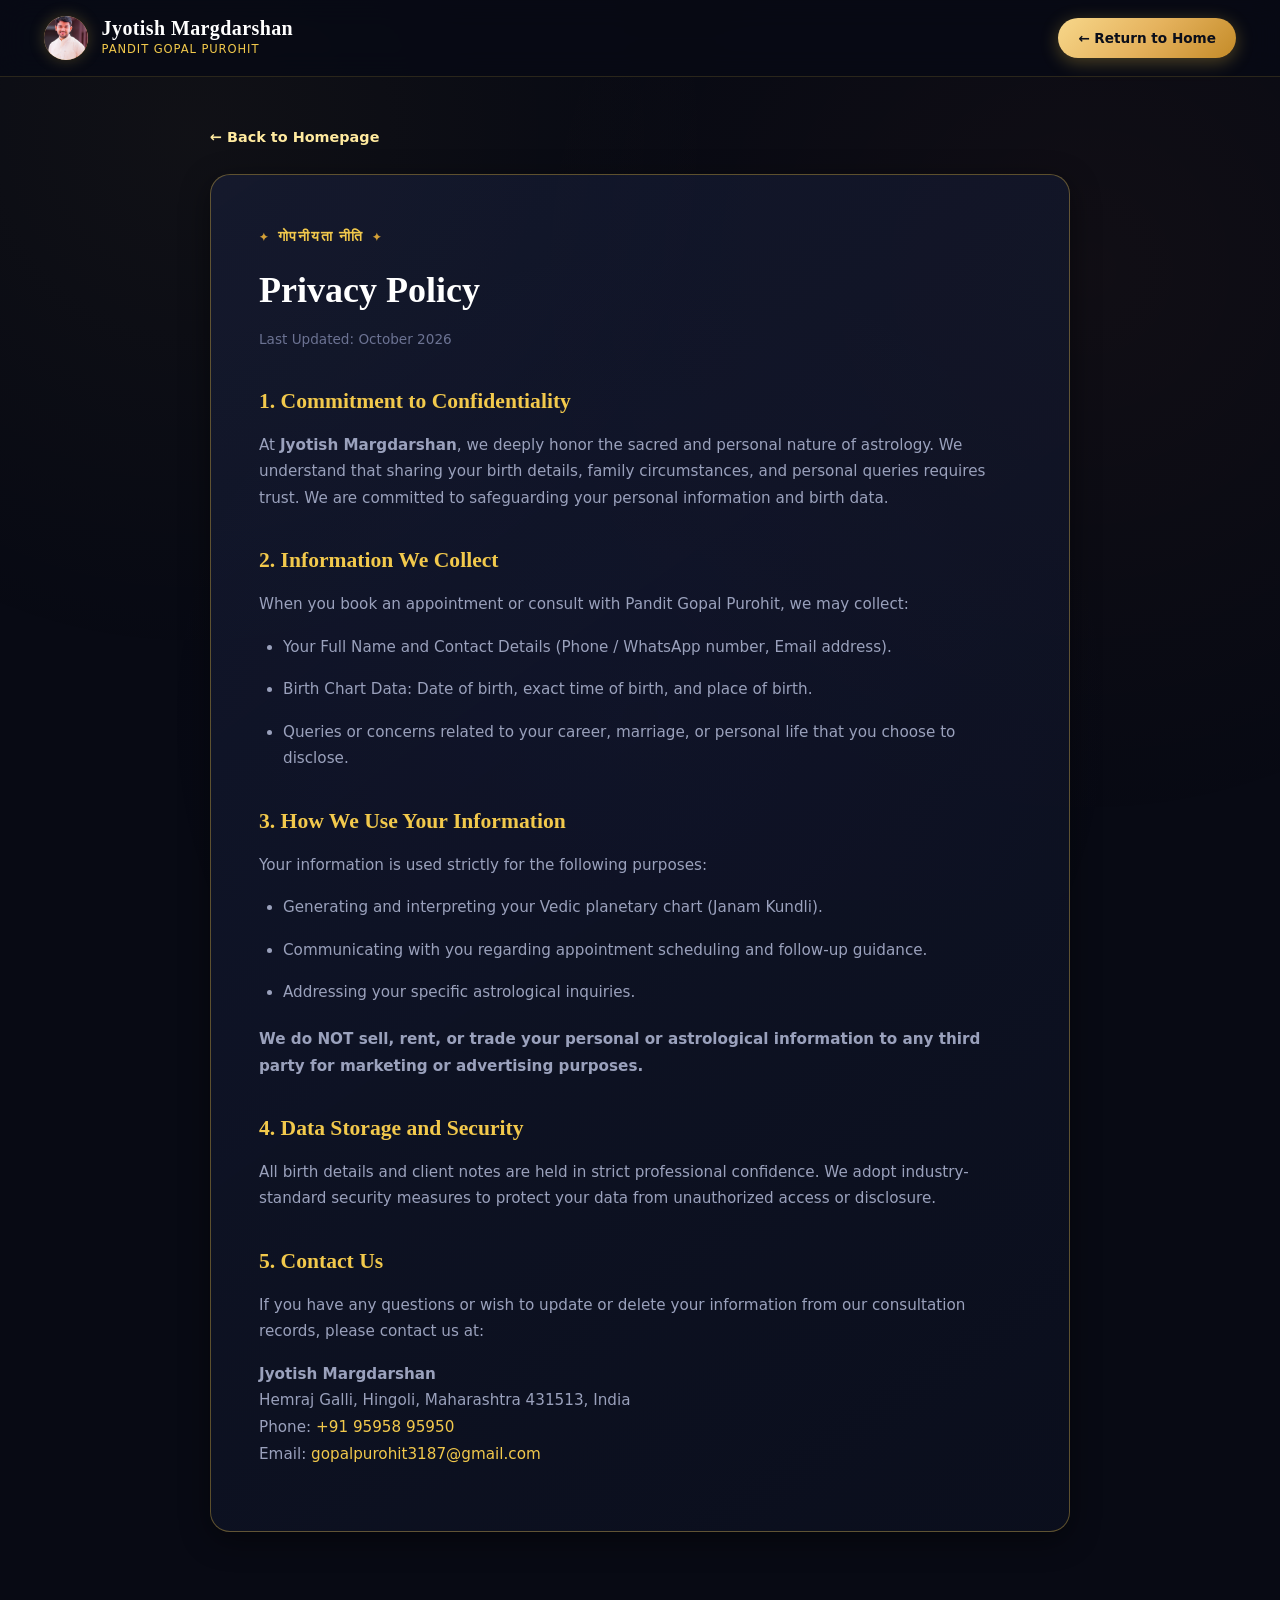
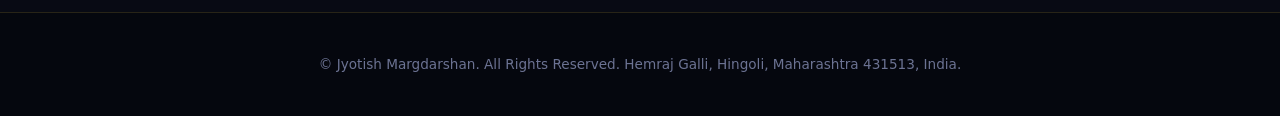
==== commit ea3191e1: "Update profile details and enhance responsiveness across the site" ====
--- a/privacy-policy.html
+++ b/privacy-policy.html
@@ -126,8 +126,8 @@
       <p>
         <strong data-profile="business.name">Jyotish Margdarshan</strong><br>
         <span data-profile="location.formatted">Hemraj Galli, Hingoli, Maharashtra 431513, India</span><br>
-        Phone: <a href="tel:+919595895950" style="color: var(--gold-primary);" data-profile="contact.phone">+91 95958 95950</a><br>
-        Email: <a href="mailto:gopalpurohit3187@gmail.com" style="color: var(--gold-primary);" data-profile="contact.email">gopalpurohit3187@gmail.com</a>
+        Phone: <a href="tel:" data-profile-link="tel" style="color: var(--gold-primary);" data-profile="contact.phone"></a><br>
+        Email: <a href="mailto:" data-profile-link="email" style="color: var(--gold-primary);" data-profile="contact.email">gopalpurohit3187@gmail.com</a>
       </p>
     </div>
   </main>
@@ -139,7 +139,6 @@
   </footer>
 
   <!-- Profile Data & Loader Scripts -->
-  <script src="assets/js/profile-data.js"></script>
   <script src="assets/js/profile-loader.js"></script>
 </body>
 </html>
--- a/assets/css/style.css
+++ b/assets/css/style.css
@@ -127,7 +127,7 @@
 .sanskrit-sub {
   font-family: 'Cinzel', serif;
   letter-spacing: 0.12em;
-  font-size: 0.85rem;
+  font-size: 0.9rem;
   color: var(--gold-primary);
   text-transform: uppercase;
   font-weight: 600;
@@ -507,6 +507,10 @@
   aspect-ratio: 4 / 3;
 }
 
+.hero-profile-image {
+  aspect-ratio: 3 / 4;
+}
+
 .hero-image-wrap img {
   width: 100%;
   height: 100%;
@@ -715,7 +719,7 @@
 }
 
 .service-hindi {
-  font-size: 0.82rem;
+  font-size: 0.88rem;
   color: var(--saffron);
   margin-bottom: 0.85rem;
   font-weight: 600;
@@ -806,7 +810,7 @@
 
 .about-portrait-card img {
   width: 100%;
-  height: 480px;
+  height: 620px;
   object-fit: cover;
 }
 
